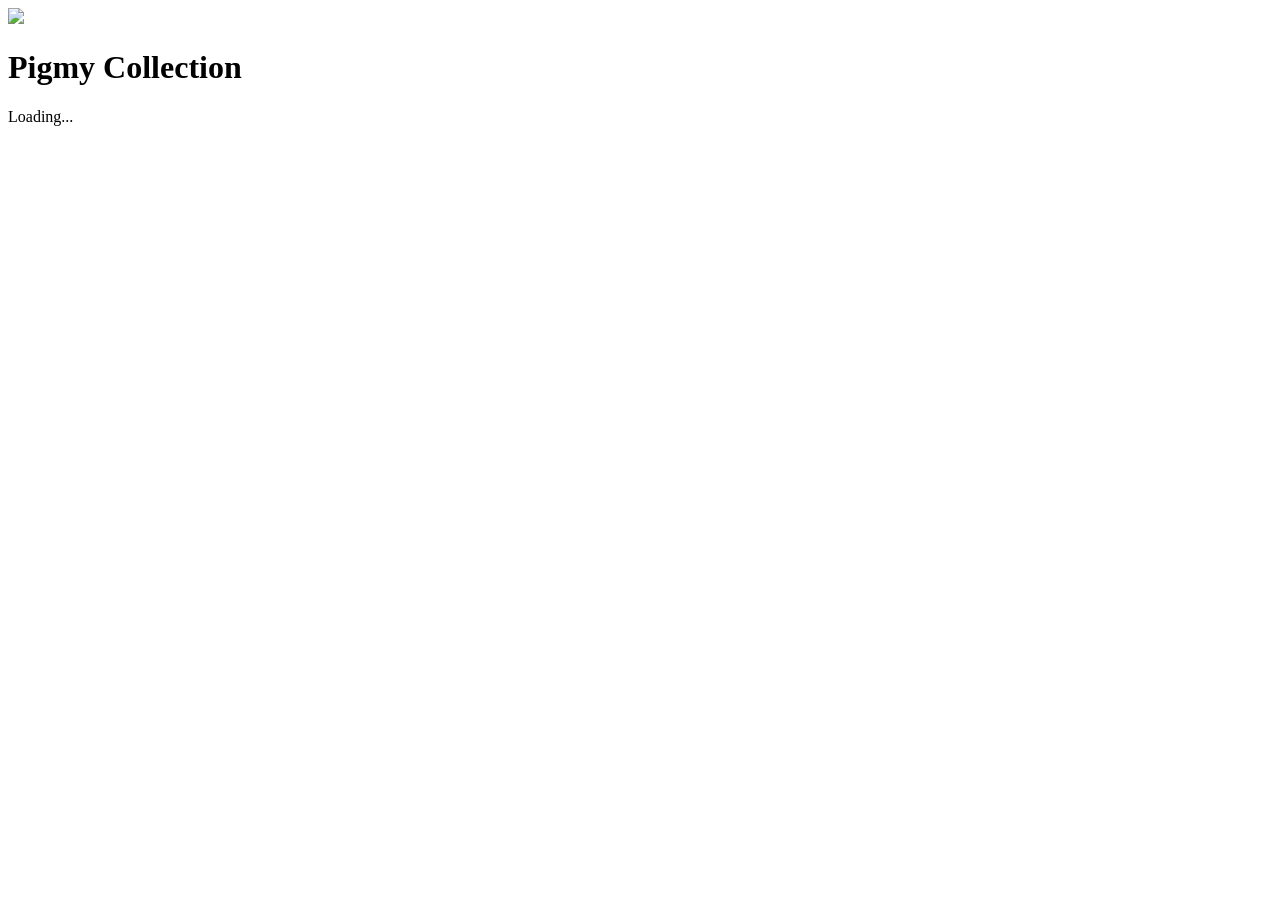
==== index.html @ 4d5ddfe3 "Create index.html" ====
<!DOCTYPE html>
<html lang="en">

<head>

<meta charset="UTF-8">

<meta name="viewport"
content="width=device-width,initial-scale=1">

<title>Pigmy Collection System</title>

<link rel="manifest" href="manifest.json">

<link rel="stylesheet"
href="css/style.css">

<link rel="stylesheet"
href="css/theme.css">

<link
href="https://fonts.googleapis.com/css2?family=Poppins:wght@300;400;500;600;700&display=swap"
rel="stylesheet">

</head>

<body>

<div class="splash">

<img
src="images/logo.png"
class="logo">

<h1>

Pigmy Collection

</h1>

<p>

Loading...

</p>

</div>

<script src="js/app.js"></script>

</body>

</html>
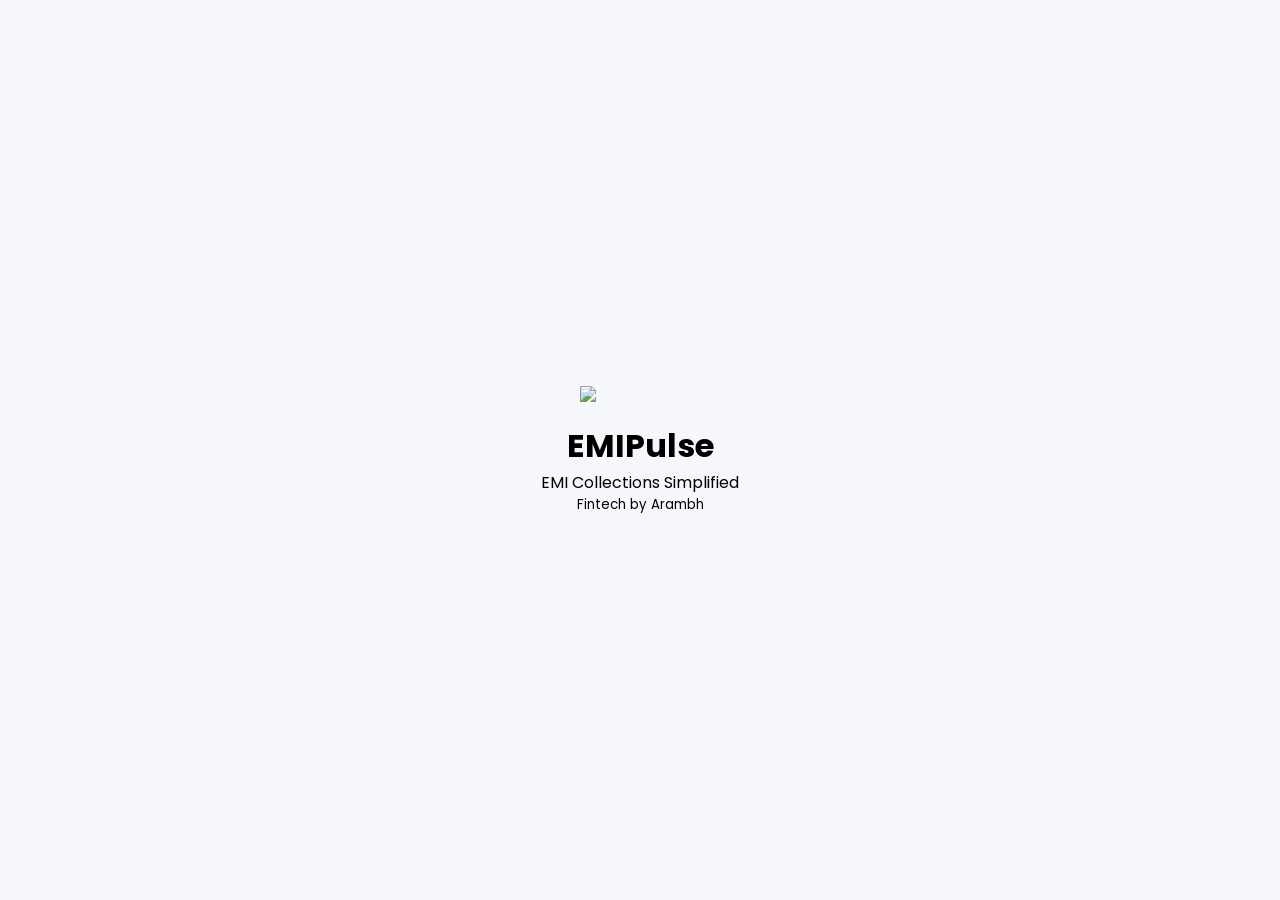
==== commit d3135a8e: "Update index.html" ====
--- a/index.html
+++ b/index.html
@@ -4,23 +4,22 @@
 <head>
 
 <meta charset="UTF-8">
+<meta name="viewport" content="width=device-width, initial-scale=1">
 
-<meta name="viewport"
-content="width=device-width,initial-scale=1">
+<title>EMIPulse</title>
 
-<title>Pigmy Collection System</title>
+<meta name="theme-color" content="#2563EB">
 
 <link rel="manifest" href="manifest.json">
 
-<link rel="stylesheet"
-href="css/style.css">
+<link rel="icon" href="assets/favicon.png">
 
-<link rel="stylesheet"
-href="css/theme.css">
+<link rel="preconnect" href="https://fonts.googleapis.com">
+<link rel="preconnect" href="https://fonts.gstatic.com" crossorigin>
 
-<link
-href="https://fonts.googleapis.com/css2?family=Poppins:wght@300;400;500;600;700&display=swap"
-rel="stylesheet">
+<link href="https://fonts.googleapis.com/css2?family=Poppins:wght@300;400;500;600;700&display=swap" rel="stylesheet">
+
+<link rel="stylesheet" href="css/style.css">
 
 </head>
 
@@ -28,21 +27,13 @@
 
 <div class="splash">
 
-<img
-src="images/logo.png"
-class="logo">
+    <img src="assets/logo.png" class="logo">
 
-<h1>
+    <h1>EMIPulse</h1>
 
-Pigmy Collection
+    <p>EMI Collections Simplified</p>
 
-</h1>
-
-<p>
-
-Loading...
-
-</p>
+    <small>Fintech by Arambh</small>
 
 </div>
 
--- a/css/style.css
+++ b/css/style.css
@@ -0,0 +1,54 @@
+*{
+
+margin:0;
+padding:0;
+box-sizing:border-box;
+font-family:'Poppins',sans-serif;
+
+}
+
+body{
+
+background:#f5f7fb;
+
+}
+
+.splash{
+
+display:flex;
+
+justify-content:center;
+
+align-items:center;
+
+flex-direction:column;
+
+height:100vh;
+
+}
+
+.logo{
+
+width:120px;
+
+margin-bottom:20px;
+
+animation:pop .8s;
+
+}
+
+@keyframes pop{
+
+0%{
+
+transform:scale(.3);
+
+}
+
+100%{
+
+transform:scale(1);
+
+}
+
+}
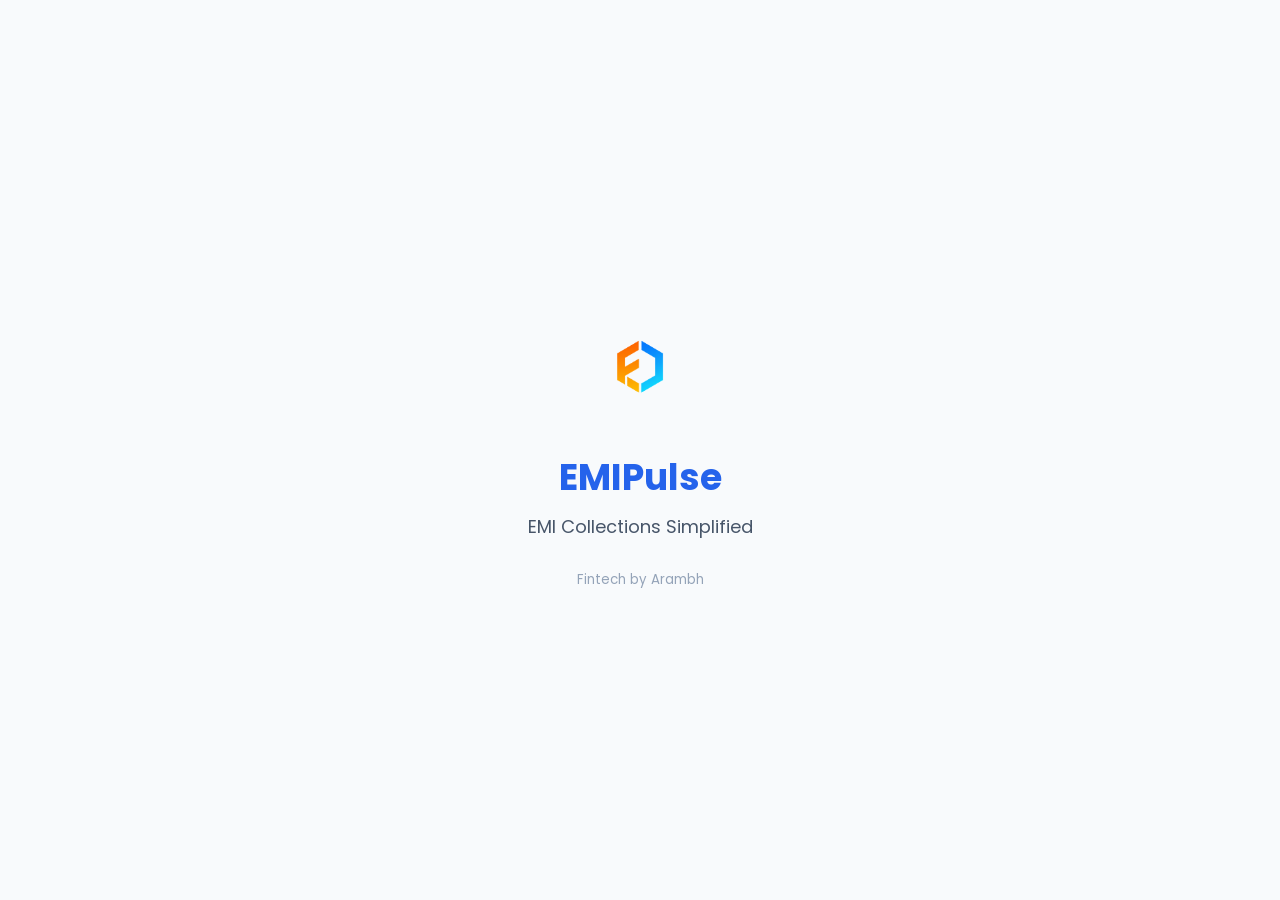
==== commit 1ec0323f: "Update index.html" ====
--- a/index.html
+++ b/index.html
@@ -27,7 +27,7 @@
 
 <div class="splash">
 
-    <img src="assets/logo.png" class="logo">
+    <img src="assets/Ecofin New Small trans.png" class="logo">
 
     <h1>EMIPulse</h1>
 
--- a/css/style.css
+++ b/css/style.css
@@ -1,54 +1,140 @@
 *{
-
 margin:0;
 padding:0;
 box-sizing:border-box;
 font-family:'Poppins',sans-serif;
-
 }
 
 body{
-
-background:#f5f7fb;
-
+background:#F8FAFC;
+color:#0F172A;
 }
 
 .splash{
-
+height:100vh;
 display:flex;
-
+flex-direction:column;
 justify-content:center;
-
 align-items:center;
-
-flex-direction:column;
-
-height:100vh;
-
+text-align:center;
+padding:20px;
 }
 
 .logo{
+width:120px;
+height:120px;
+object-fit:contain;
+margin-bottom:20px;
+animation:pop .8s ease;
+}
 
-width:120px;
+h1{
+font-size:36px;
+font-weight:700;
+color:#2563EB;
+}
 
-margin-bottom:20px;
+p{
+margin-top:8px;
+font-size:18px;
+color:#475569;
+}
 
-animation:pop .8s;
-
+small{
+margin-top:30px;
+color:#94A3B8;
 }
 
 @keyframes pop{
 
 0%{
-
-transform:scale(.3);
-
+transform:scale(.6);
+opacity:0;
 }
 
 100%{
-
 transform:scale(1);
-
+opacity:1;
 }
 
 }
+.login-container{
+height:100vh;
+display:flex;
+justify-content:center;
+align-items:center;
+padding:20px;
+background:#F8FAFC;
+}
+
+.login-card{
+width:100%;
+max-width:420px;
+background:white;
+padding:30px;
+border-radius:24px;
+box-shadow:0 15px 35px rgba(0,0,0,.08);
+text-align:center;
+}
+
+.login-logo{
+width:90px;
+margin-bottom:15px;
+}
+
+.subtitle{
+margin-bottom:25px;
+color:#64748B;
+}
+
+input{
+width:100%;
+padding:15px;
+margin-bottom:15px;
+border-radius:12px;
+border:1px solid #CBD5E1;
+font-size:16px;
+outline:none;
+}
+
+.password-box{
+display:flex;
+gap:8px;
+}
+
+.password-box input{
+flex:1;
+margin-bottom:15px;
+}
+
+.password-box button{
+width:55px;
+border:none;
+border-radius:12px;
+background:#E2E8F0;
+font-size:18px;
+cursor:pointer;
+}
+
+.primary-btn{
+width:100%;
+padding:15px;
+border:none;
+border-radius:12px;
+background:#2563EB;
+color:white;
+font-size:17px;
+font-weight:600;
+cursor:pointer;
+transition:.2s;
+}
+
+.primary-btn:hover{
+transform:translateY(-2px);
+}
+
+#status{
+margin-top:15px;
+color:#DC2626;
+min-height:20px;
+}
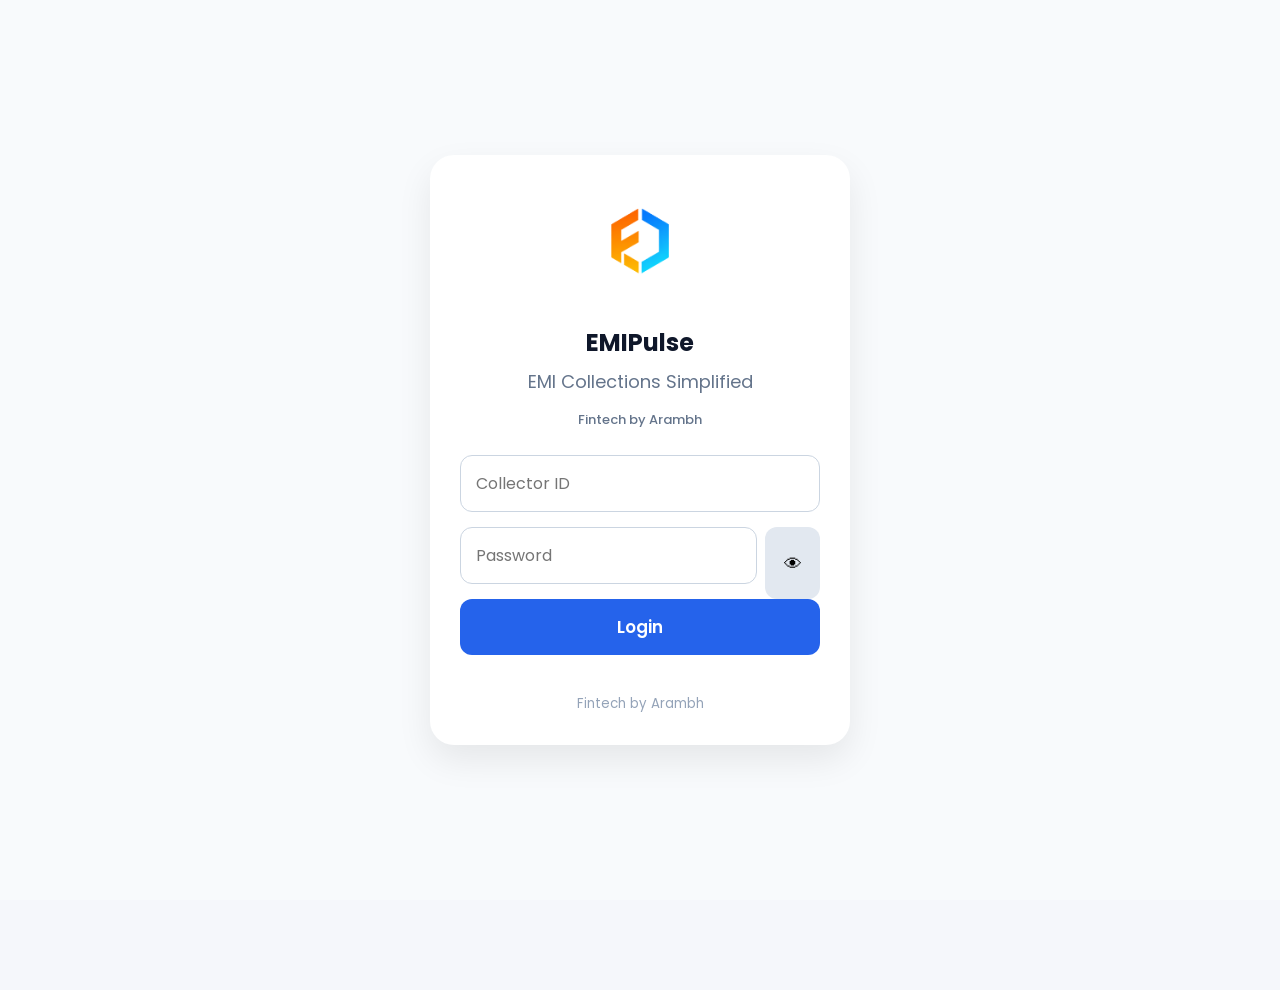
==== commit 2dd34f42: "Update index.html" ====
--- a/index.html
+++ b/index.html
@@ -4,7 +4,7 @@
 <head>
 
 <meta charset="UTF-8">
-<meta name="viewport" content="width=device-width, initial-scale=1">
+<meta name="viewport" content="width=device-width, initial-scale=1.0">
 
 <title>EMIPulse</title>
 
@@ -19,26 +19,267 @@
 
 <link href="https://fonts.googleapis.com/css2?family=Poppins:wght@300;400;500;600;700&display=swap" rel="stylesheet">
 
+<link href="https://fonts.googleapis.com/css2?family=Material+Symbols+Rounded" rel="stylesheet">
+
 <link rel="stylesheet" href="css/style.css">
 
 </head>
 
 <body>
 
+<!-- ================= SPLASH ================= -->
+
+<section id="screenSplash" class="screen active">
+
 <div class="splash">
 
-    <img src="assets/Ecofin New Small trans.png" class="logo">
-
-    <h1>EMIPulse</h1>
-
-    <p>EMI Collections Simplified</p>
-
-    <small>Fintech by Arambh</small>
-
-</div>
+<img
+src="assets/Ecofin New Small trans.png"
+class="logo">
+
+<h1>EMIPulse</h1>
+
+<p>EMI Collections Simplified</p>
+
+<small>Fintech by Arambh</small>
+
+</div>
+
+</section>
+
+<!-- ================= LOGIN ================= -->
+
+<section id="screenLogin" class="screen">
+
+<div class="login-container">
+
+<div class="login-card">
+
+<img
+src="assets/Ecofin New Small trans.png"
+class="login-logo">
+
+<h2>EMIPulse</h2>
+
+<p class="subtitle">
+
+EMI Collections Simplified
+
+</p>
+
+<input
+type="text"
+id="collectorId"
+placeholder="Collector ID">
+
+<div class="password-box">
+
+<input
+type="password"
+id="password"
+placeholder="Password">
+
+<button
+id="togglePassword">
+
+👁
+
+</button>
+
+</div>
+
+<button
+id="loginBtn"
+class="primary-btn">
+
+LOGIN
+
+</button>
+
+<p id="status"></p>
+
+</div>
+
+</div>
+
+</section>
+
+<!-- ================= DASHBOARD ================= -->
+
+<section id="screenDashboard" class="screen">
+
+<header class="header">
+
+<img
+src="assets/Ecofin New Small trans.png"
+class="header-logo">
+
+<div class="welcome">
+
+<h2 id="greeting">
+
+Good Morning
+
+</h2>
+
+<p id="collectorName">
+
+Loading...
+
+</p>
+
+</div>
+
+</header>
+
+<div class="balance-card">
+
+<p>Today's Collection</p>
+
+<h1 id="todayCollection">
+
+₹0
+
+</h1>
+
+<div class="stats">
+
+<div>
+
+<span id="todayReceipts">
+
+0
+
+</span>
+
+<small>Receipts</small>
+
+</div>
+
+<div>
+
+<span id="pendingEMI">
+
+0
+
+</span>
+
+<small>Pending EMI</small>
+
+</div>
+
+</div>
+
+</div>
+
+<h3 class="section-title">
+
+Quick Actions
+
+</h3>
+
+<div class="quick-grid">
+
+<button id="btnMembers">
+
+<span class="material-symbols-rounded">
+
+groups
+
+</span>
+
+Members
+
+</button>
+
+<button id="btnCollection">
+
+<span class="material-symbols-rounded">
+
+payments
+
+</span>
+
+Collect
+
+</button>
+
+<button id="btnReports">
+
+<span class="material-symbols-rounded">
+
+bar_chart
+
+</span>
+
+Reports
+
+</button>
+
+<button id="btnLogout">
+
+<span class="material-symbols-rounded">
+
+logout
+
+</span>
+
+Logout
+
+</button>
+
+</div>
+
+</section>
+
+<!-- ================= MEMBERS ================= -->
+
+<section id="screenMembers" class="screen">
+
+<div class="page-header">
+
+<button id="backDashboard">
+
+<span class="material-symbols-rounded">
+
+arrow_back
+
+</span>
+
+</button>
+
+<h2>
+
+Members
+
+</h2>
+
+</div>
+
+<div class="search-box">
+
+<input
+
+id="searchText"
+
+placeholder="Search Member"
+
+type="text">
+
+</div>
+
+<div id="memberList"></div>
+
+</section>
+
+<script src="js/api.js"></script>
 
 <script src="js/app.js"></script>
 
+<script src="js/dashboard.js"></script>
+
+<script src="js/members.js"></script>
+
 </body>
 
 </html>
--- a/css/style.css
+++ b/css/style.css
@@ -21,11 +21,11 @@
 }
 
 .logo{
-width:120px;
-height:120px;
+width:180px;
+height:auto;
+margin-bottom:25px;
+animation:pop .8s ease;
 object-fit:contain;
-margin-bottom:20px;
-animation:pop .8s ease;
 }
 
 h1{
@@ -78,8 +78,11 @@
 }
 
 .login-logo{
-width:90px;
-margin-bottom:15px;
+width:150px;
+height:auto;
+margin:0 auto 20px;
+display:block;
+object-fit:contain;
 }
 
 .subtitle{
@@ -138,3 +141,215 @@
 color:#DC2626;
 min-height:20px;
 }
+.footer-text{
+margin-top:-10px;
+margin-bottom:25px;
+font-size:13px;
+color:#64748B;
+font-weight:500;
+}
+body{
+background:#F5F7FB;
+padding-bottom:90px;
+}
+
+.header{
+background:linear-gradient(135deg,#2563EB,#1D4ED8);
+color:white;
+padding:25px 20px 70px;
+display:flex;
+align-items:center;
+justify-content:space-between;
+border-bottom-left-radius:30px;
+border-bottom-right-radius:30px;
+}
+
+.header-logo{
+height:50px;
+margin-right:15px;
+}
+
+.welcome{
+flex:1;
+}
+
+.profile-circle{
+width:50px;
+height:50px;
+border-radius:50%;
+background:rgba(255,255,255,.25);
+display:flex;
+align-items:center;
+justify-content:center;
+font-size:22px;
+}
+
+.balance-card{
+background:white;
+margin:-40px 20px 20px;
+padding:25px;
+border-radius:24px;
+box-shadow:0 10px 30px rgba(0,0,0,.08);
+}
+
+.balance-card h1{
+font-size:40px;
+margin:10px 0;
+color:#2563EB;
+}
+
+.stats{
+display:flex;
+justify-content:space-between;
+margin-top:20px;
+}
+
+.stats span{
+font-size:28px;
+font-weight:700;
+display:block;
+}
+
+.section-title{
+margin:25px 20px 15px;
+}
+
+.quick-grid{
+display:grid;
+grid-template-columns:repeat(2,1fr);
+gap:15px;
+padding:0 20px;
+}
+
+.quick-grid button{
+background:white;
+border:none;
+border-radius:20px;
+padding:22px;
+box-shadow:0 6px 18px rgba(0,0,0,.08);
+font-size:16px;
+font-weight:600;
+display:flex;
+flex-direction:column;
+align-items:center;
+gap:12px;
+cursor:pointer;
+}
+
+.material-symbols-rounded{
+font-size:34px;
+color:#2563EB;
+}
+
+.bottom-nav{
+position:fixed;
+bottom:0;
+left:0;
+right:0;
+height:70px;
+background:white;
+display:flex;
+justify-content:space-around;
+align-items:center;
+box-shadow:0 -5px 20px rgba(0,0,0,.08);
+}
+
+.bottom-nav button{
+background:none;
+border:none;
+display:flex;
+flex-direction:column;
+align-items:center;
+font-size:12px;
+cursor:pointer;
+color:#64748B;
+}
+
+.bottom-nav .material-symbols-rounded{
+font-size:28px;
+}
+
+.bottom-nav .active{
+color:#2563EB;
+font-weight:600;
+}
+
+.page-header{
+
+display:flex;
+
+align-items:center;
+
+gap:15px;
+
+padding:20px;
+
+background:#2563EB;
+
+color:white;
+
+}
+
+.back-btn{
+
+border:none;
+
+background:white;
+
+border-radius:12px;
+
+padding:8px;
+
+cursor:pointer;
+
+}
+
+.search-box{
+
+padding:20px;
+
+}
+
+.search-box input{
+
+width:100%;
+
+padding:16px;
+
+border-radius:14px;
+
+border:1px solid #CBD5E1;
+
+font-size:16px;
+
+}
+
+.member-card{
+
+background:white;
+
+margin:15px 20px;
+
+padding:18px;
+
+border-radius:18px;
+
+box-shadow:0 5px 15px rgba(0,0,0,.08);
+
+cursor:pointer;
+
+}
+
+.member-card h3{
+
+margin-bottom:8px;
+
+}
+
+.member-card p{
+
+margin:3px 0;
+
+color:#475569;
+
+}
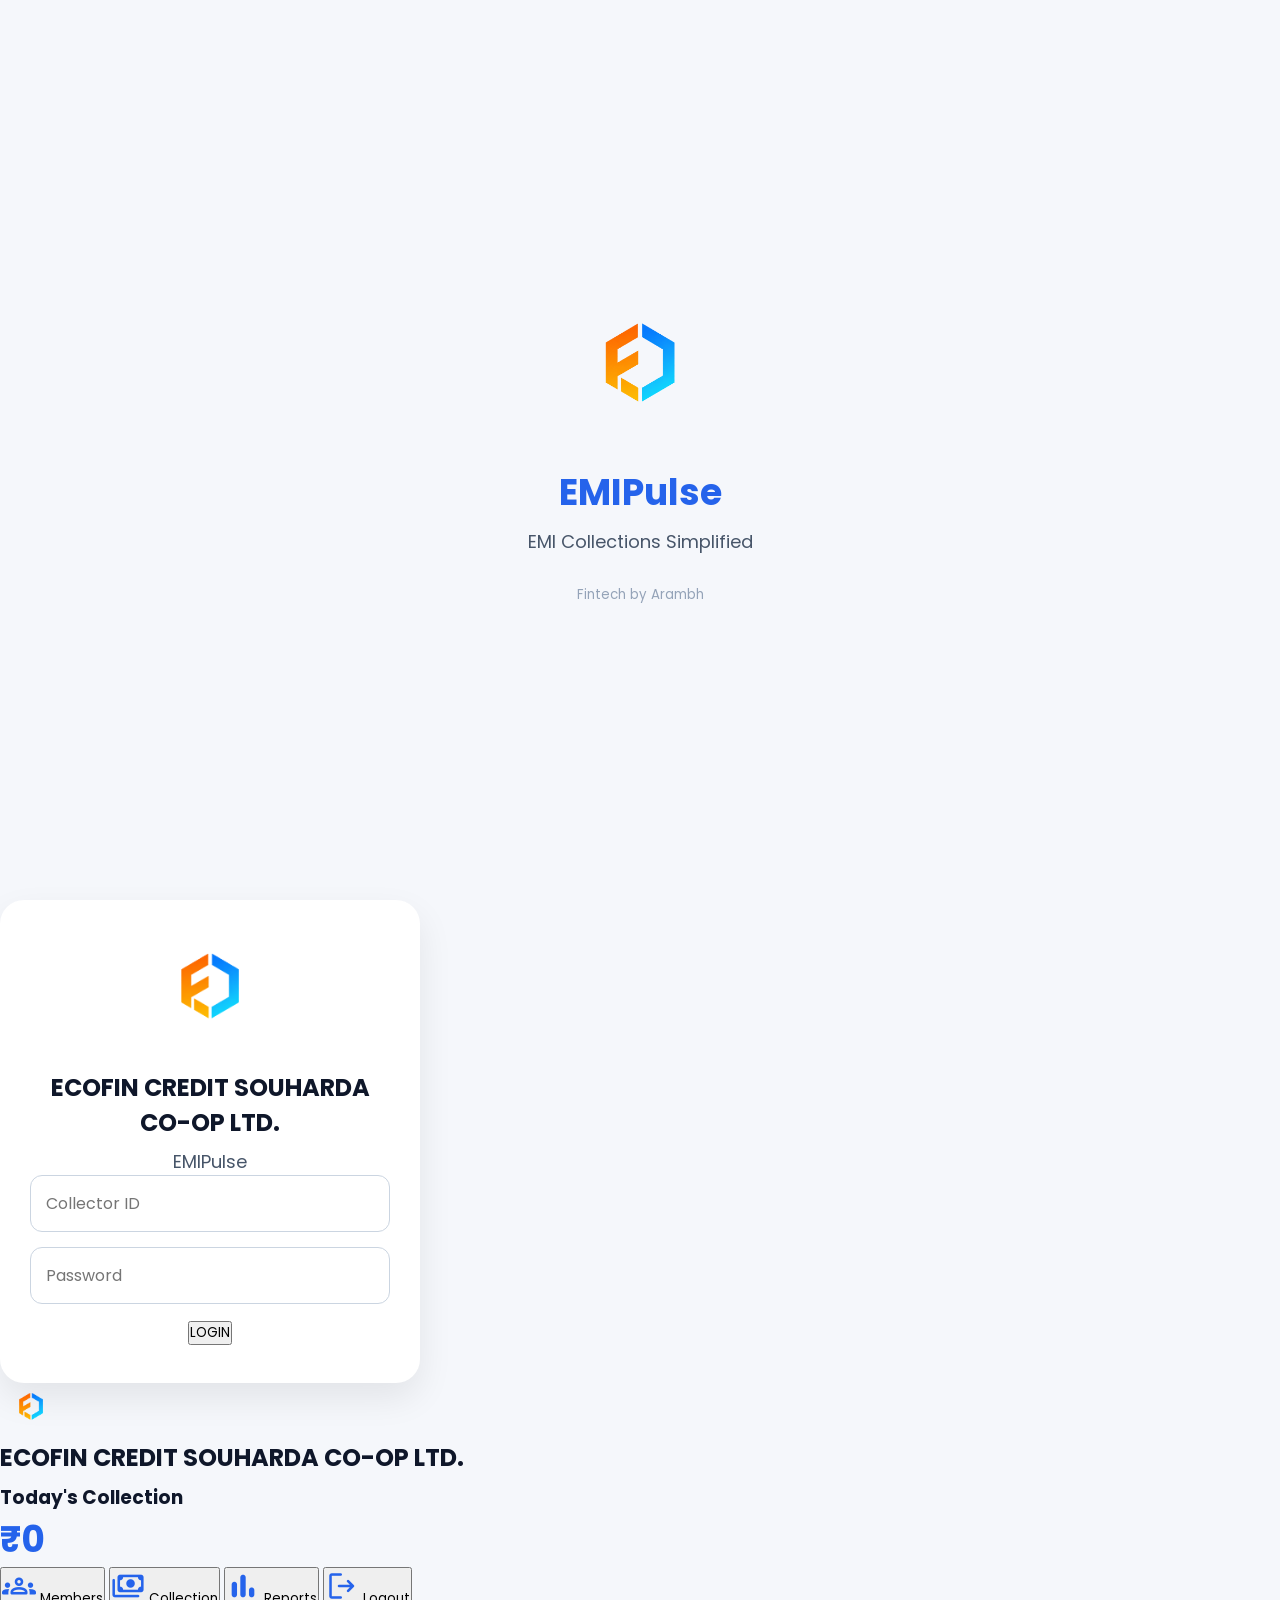
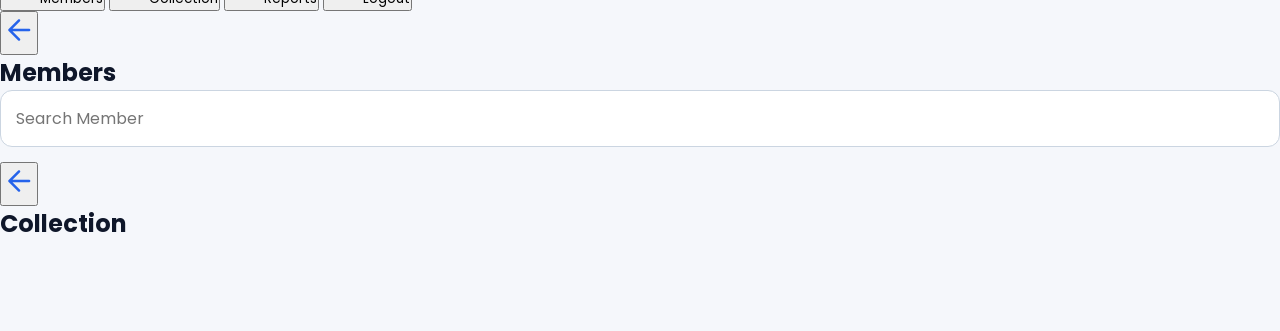
==== commit 94155625: "Update index.html" ====
--- a/index.html
+++ b/index.html
@@ -4,15 +4,11 @@
 <head>
 
 <meta charset="UTF-8">
-<meta name="viewport" content="width=device-width, initial-scale=1.0">
+<meta name="viewport" content="width=device-width, initial-scale=1">
 
 <title>EMIPulse</title>
 
 <meta name="theme-color" content="#2563EB">
-
-<link rel="manifest" href="manifest.json">
-
-<link rel="icon" href="assets/favicon.png">
 
 <link rel="preconnect" href="https://fonts.googleapis.com">
 <link rel="preconnect" href="https://fonts.gstatic.com" crossorigin>
@@ -27,7 +23,7 @@
 
 <body>
 
-<!-- ================= SPLASH ================= -->
+<!-- Splash -->
 
 <section id="screenSplash" class="screen active">
 
@@ -47,11 +43,9 @@
 
 </section>
 
-<!-- ================= LOGIN ================= -->
+<!-- Login -->
 
 <section id="screenLogin" class="screen">
-
-<div class="login-container">
 
 <div class="login-card">
 
@@ -59,82 +53,54 @@
 src="assets/Ecofin New Small trans.png"
 class="login-logo">
 
-<h2>EMIPulse</h2>
-
-<p class="subtitle">
-
-EMI Collections Simplified
-
-</p>
+<h2>ECOFIN CREDIT SOUHARDA CO-OP LTD.</h2>
+
+<p>EMIPulse</p>
 
 <input
-type="text"
 id="collectorId"
 placeholder="Collector ID">
 
-<div class="password-box">
-
 <input
+id="password"
 type="password"
-id="password"
 placeholder="Password">
 
-<button
-id="togglePassword">
-
-👁
-
-</button>
-
-</div>
-
-<button
-id="loginBtn"
-class="primary-btn">
+<button id="loginBtn">
 
 LOGIN
 
 </button>
 
-<p id="status"></p>
-
-</div>
-
-</div>
-
-</section>
-
-<!-- ================= DASHBOARD ================= -->
+<p id="loginMessage"></p>
+
+</div>
+
+</section>
+
+<!-- Dashboard -->
 
 <section id="screenDashboard" class="screen">
 
-<header class="header">
+<header>
 
 <img
 src="assets/Ecofin New Small trans.png"
 class="header-logo">
 
-<div class="welcome">
-
-<h2 id="greeting">
-
-Good Morning
-
-</h2>
-
-<p id="collectorName">
-
-Loading...
-
-</p>
+<div>
+
+<h2>ECOFIN CREDIT SOUHARDA CO-OP LTD.</h2>
+
+<p id="collectorName"></p>
 
 </div>
 
 </header>
 
-<div class="balance-card">
-
-<p>Today's Collection</p>
+<div class="dashboard-card">
+
+<h3>Today's Collection</h3>
 
 <h1 id="todayCollection">
 
@@ -142,43 +108,9 @@
 
 </h1>
 
-<div class="stats">
-
-<div>
-
-<span id="todayReceipts">
-
-0
-
-</span>
-
-<small>Receipts</small>
-
-</div>
-
-<div>
-
-<span id="pendingEMI">
-
-0
-
-</span>
-
-<small>Pending EMI</small>
-
-</div>
-
-</div>
-
-</div>
-
-<h3 class="section-title">
-
-Quick Actions
-
-</h3>
-
-<div class="quick-grid">
+</div>
+
+<div class="dashboard-grid">
 
 <button id="btnMembers">
 
@@ -200,7 +132,7 @@
 
 </span>
 
-Collect
+Collection
 
 </button>
 
@@ -232,13 +164,13 @@
 
 </section>
 
-<!-- ================= MEMBERS ================= -->
+<!-- Members -->
 
 <section id="screenMembers" class="screen">
 
-<div class="page-header">
-
-<button id="backDashboard">
+<div class="page-title">
+
+<button id="btnBack">
 
 <span class="material-symbols-rounded">
 
@@ -248,23 +180,17 @@
 
 </button>
 
-<h2>
-
-Members
-
-</h2>
-
-</div>
-
-<div class="search-box">
+<h2>Members</h2>
+
+</div>
+
+<div class="search">
 
 <input
 
 id="searchText"
 
-placeholder="Search Member"
-
-type="text">
+placeholder="Search Member">
 
 </div>
 
@@ -272,13 +198,38 @@
 
 </section>
 
+<!-- Collection -->
+
+<section id="screenCollection" class="screen">
+
+<div class="page-title">
+
+<button id="btnBackDashboard">
+
+<span class="material-symbols-rounded">
+
+arrow_back
+
+</span>
+
+</button>
+
+<h2>Collection</h2>
+
+</div>
+
+<div id="collectionBody">
+
+</div>
+
+</section>
+
 <script src="js/api.js"></script>
-
 <script src="js/app.js"></script>
-
+<script src="js/auth.js"></script>
 <script src="js/dashboard.js"></script>
-
 <script src="js/members.js"></script>
+<script src="js/collection.js"></script>
 
 </body>
 
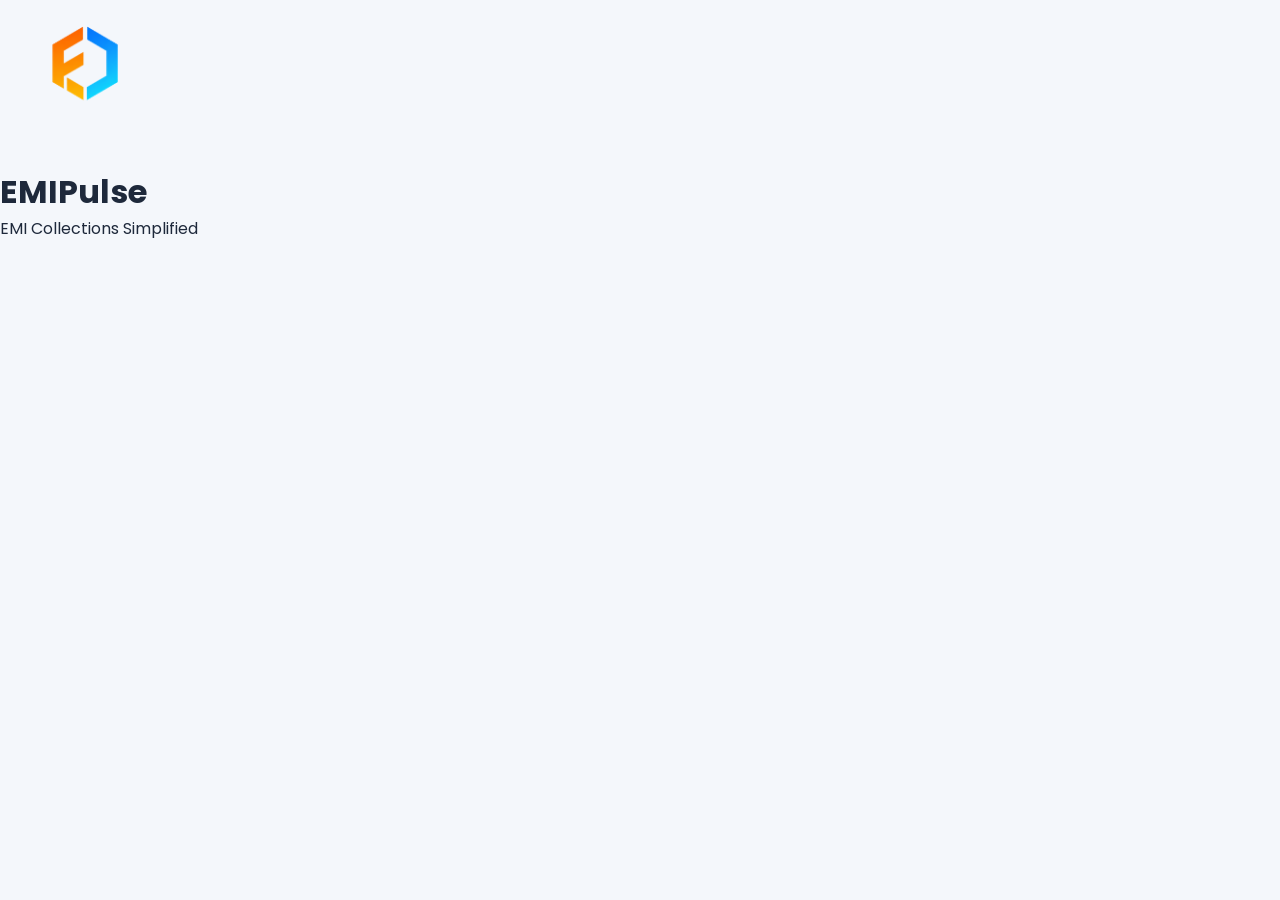
==== commit 295fd7ad: "Update index.html" ====
--- a/index.html
+++ b/index.html
@@ -1,236 +1,59 @@
 <!DOCTYPE html>
 <html lang="en">
+<head>
+    <meta charset="UTF-8">
+    <meta name="viewport" content="width=device-width, initial-scale=1.0, maximum-scale=1.0, user-scalable=no">
+    <meta name="theme-color" content="#2563EB">
+    <title>EMIPulse</title>
+    
+    <!-- PWA -->
+    <link rel="manifest" href="manifest.json">
+    <link rel="icon" href="assets/Ecofin New Small trans.png">
+    
+    <!-- Styles -->
+    <link href="https://fonts.googleapis.com/css2?family=Poppins:wght@400;500;600&display=swap" rel="stylesheet">
+    <link rel="stylesheet" href="https://fonts.googleapis.com/icon?family=Material+Icons">
+    <link rel="stylesheet" href="css/style.css">
+</head>
+<body>
+    <!-- Splash Screen -->
+    <div id="splash-screen" class="screen active">
+        <div class="splash-content">
+            <img src="assets/Ecofin New Small trans.png" alt="EMIPulse Logo" class="logo">
+            <h1>EMIPulse</h1>
+            <p>EMI Collections Simplified</p>
+        </div>
+    </div>
 
-<head>
+    <!-- Login Screen -->
+    <div id="login-screen" class="screen">
+        <div class="login-container">
+            <img src="assets/Ecofin New Small trans.png" alt="Logo" class="logo-small">
+            <h2>Collector Login</h2>
+            <form id="login-form">
+                <div class="input-group">
+                    <span class="material-icons">person</span>
+                    <input type="text" id="collector-id" placeholder="Collector ID" required>
+                </div>
+                <div class="input-group">
+                    <span class="material-icons">lock</span>
+                    <input type="password" id="password" placeholder="Password" required>
+                </div>
+                <button type="submit" class="btn-primary">Login</button>
+            </form>
+            <p id="login-error" class="error"></p>
+        </div>
+    </div>
 
-<meta charset="UTF-8">
-<meta name="viewport" content="width=device-width, initial-scale=1">
+    <!-- Main App Container -->
+    <div id="main-app" class="hidden">
+        <div id="dashboard-screen" class="screen"></div>
+        <!-- Other screens will be added later -->
+    </div>
 
-<title>EMIPulse</title>
+    <div id="bottom-nav" class="bottom-nav hidden"></div>
 
-<meta name="theme-color" content="#2563EB">
-
-<link rel="preconnect" href="https://fonts.googleapis.com">
-<link rel="preconnect" href="https://fonts.gstatic.com" crossorigin>
-
-<link href="https://fonts.googleapis.com/css2?family=Poppins:wght@300;400;500;600;700&display=swap" rel="stylesheet">
-
-<link href="https://fonts.googleapis.com/css2?family=Material+Symbols+Rounded" rel="stylesheet">
-
-<link rel="stylesheet" href="css/style.css">
-
-</head>
-
-<body>
-
-<!-- Splash -->
-
-<section id="screenSplash" class="screen active">
-
-<div class="splash">
-
-<img
-src="assets/Ecofin New Small trans.png"
-class="logo">
-
-<h1>EMIPulse</h1>
-
-<p>EMI Collections Simplified</p>
-
-<small>Fintech by Arambh</small>
-
-</div>
-
-</section>
-
-<!-- Login -->
-
-<section id="screenLogin" class="screen">
-
-<div class="login-card">
-
-<img
-src="assets/Ecofin New Small trans.png"
-class="login-logo">
-
-<h2>ECOFIN CREDIT SOUHARDA CO-OP LTD.</h2>
-
-<p>EMIPulse</p>
-
-<input
-id="collectorId"
-placeholder="Collector ID">
-
-<input
-id="password"
-type="password"
-placeholder="Password">
-
-<button id="loginBtn">
-
-LOGIN
-
-</button>
-
-<p id="loginMessage"></p>
-
-</div>
-
-</section>
-
-<!-- Dashboard -->
-
-<section id="screenDashboard" class="screen">
-
-<header>
-
-<img
-src="assets/Ecofin New Small trans.png"
-class="header-logo">
-
-<div>
-
-<h2>ECOFIN CREDIT SOUHARDA CO-OP LTD.</h2>
-
-<p id="collectorName"></p>
-
-</div>
-
-</header>
-
-<div class="dashboard-card">
-
-<h3>Today's Collection</h3>
-
-<h1 id="todayCollection">
-
-₹0
-
-</h1>
-
-</div>
-
-<div class="dashboard-grid">
-
-<button id="btnMembers">
-
-<span class="material-symbols-rounded">
-
-groups
-
-</span>
-
-Members
-
-</button>
-
-<button id="btnCollection">
-
-<span class="material-symbols-rounded">
-
-payments
-
-</span>
-
-Collection
-
-</button>
-
-<button id="btnReports">
-
-<span class="material-symbols-rounded">
-
-bar_chart
-
-</span>
-
-Reports
-
-</button>
-
-<button id="btnLogout">
-
-<span class="material-symbols-rounded">
-
-logout
-
-</span>
-
-Logout
-
-</button>
-
-</div>
-
-</section>
-
-<!-- Members -->
-
-<section id="screenMembers" class="screen">
-
-<div class="page-title">
-
-<button id="btnBack">
-
-<span class="material-symbols-rounded">
-
-arrow_back
-
-</span>
-
-</button>
-
-<h2>Members</h2>
-
-</div>
-
-<div class="search">
-
-<input
-
-id="searchText"
-
-placeholder="Search Member">
-
-</div>
-
-<div id="memberList"></div>
-
-</section>
-
-<!-- Collection -->
-
-<section id="screenCollection" class="screen">
-
-<div class="page-title">
-
-<button id="btnBackDashboard">
-
-<span class="material-symbols-rounded">
-
-arrow_back
-
-</span>
-
-</button>
-
-<h2>Collection</h2>
-
-</div>
-
-<div id="collectionBody">
-
-</div>
-
-</section>
-
-<script src="js/api.js"></script>
-<script src="js/app.js"></script>
-<script src="js/auth.js"></script>
-<script src="js/dashboard.js"></script>
-<script src="js/members.js"></script>
-<script src="js/collection.js"></script>
-
+    <script src="js/utils.js"></script>
+    <script src="js/app.js"></script>
 </body>
-
 </html>
--- a/css/style.css
+++ b/css/style.css
@@ -6,9 +6,20 @@
 }
 
 body{
-background:#F8FAFC;
-color:#0F172A;
-}
+background:#F4F7FB;
+color:#1E293B;
+}
+
+.screen{
+display:none;
+min-height:100vh;
+}
+
+.screen.active{
+display:block;
+}
+
+/* Splash */
 
 .splash{
 height:100vh;
@@ -17,223 +28,160 @@
 justify-content:center;
 align-items:center;
 text-align:center;
-padding:20px;
+padding:30px;
+background:linear-gradient(135deg,#2563EB,#1D4ED8);
+color:#fff;
 }
 
 .logo{
-width:180px;
-height:auto;
+width:170px;
 margin-bottom:25px;
-animation:pop .8s ease;
-object-fit:contain;
-}
-
-h1{
+}
+
+.splash h1{
 font-size:36px;
-font-weight:700;
-color:#2563EB;
-}
-
-p{
-margin-top:8px;
+margin-bottom:8px;
+}
+
+.splash p{
 font-size:18px;
-color:#475569;
-}
-
-small{
-margin-top:30px;
-color:#94A3B8;
-}
-
-@keyframes pop{
-
-0%{
-transform:scale(.6);
-opacity:0;
-}
-
-100%{
-transform:scale(1);
-opacity:1;
-}
-
-}
-.login-container{
-height:100vh;
+opacity:.95;
+}
+
+.splash small{
+margin-top:12px;
+font-size:14px;
+opacity:.85;
+}
+
+/* Login */
+
+#screenLogin{
 display:flex;
 justify-content:center;
 align-items:center;
-padding:20px;
-background:#F8FAFC;
+padding:25px;
+background:#F4F7FB;
 }
 
 .login-card{
 width:100%;
 max-width:420px;
-background:white;
-padding:30px;
+background:#fff;
+padding:35px;
 border-radius:24px;
 box-shadow:0 15px 35px rgba(0,0,0,.08);
 text-align:center;
 }
 
 .login-logo{
-width:150px;
-height:auto;
-margin:0 auto 20px;
-display:block;
-object-fit:contain;
-}
-
-.subtitle{
+width:130px;
+margin-bottom:20px;
+}
+
+.login-card h2{
+font-size:20px;
+color:#2563EB;
+margin-bottom:5px;
+}
+
+.login-card p{
+color:#64748B;
 margin-bottom:25px;
-color:#64748B;
-}
-
-input{
+}
+
+.login-card input{
 width:100%;
 padding:15px;
 margin-bottom:15px;
-border-radius:12px;
 border:1px solid #CBD5E1;
+border-radius:14px;
 font-size:16px;
 outline:none;
 }
 
-.password-box{
-display:flex;
-gap:8px;
-}
-
-.password-box input{
-flex:1;
-margin-bottom:15px;
-}
-
-.password-box button{
-width:55px;
-border:none;
-border-radius:12px;
-background:#E2E8F0;
-font-size:18px;
-cursor:pointer;
-}
-
-.primary-btn{
+.login-card input:focus{
+border-color:#2563EB;
+}
+
+#loginBtn{
 width:100%;
 padding:15px;
 border:none;
-border-radius:12px;
+border-radius:14px;
 background:#2563EB;
-color:white;
-font-size:17px;
+color:#fff;
+font-size:16px;
 font-weight:600;
 cursor:pointer;
-transition:.2s;
-}
-
-.primary-btn:hover{
-transform:translateY(-2px);
-}
-
-#status{
+}
+
+#loginBtn:hover{
+background:#1D4ED8;
+}
+
+#loginMessage{
 margin-top:15px;
+font-size:14px;
 color:#DC2626;
-min-height:20px;
-}
-.footer-text{
-margin-top:-10px;
-margin-bottom:25px;
-font-size:13px;
+}
+
+/* Header */
+
+header{
+background:linear-gradient(135deg,#2563EB,#1D4ED8);
+padding:20px;
+display:flex;
+align-items:center;
+color:#fff;
+}
+
+.header-logo{
+width:60px;
+margin-right:15px;
+}
+
+/* Dashboard */
+
+.dashboard-card{
+background:#fff;
+margin:20px;
+padding:25px;
+border-radius:22px;
+box-shadow:0 8px 20px rgba(0,0,0,.08);
+}
+
+.dashboard-card h3{
 color:#64748B;
 font-weight:500;
 }
-body{
-background:#F5F7FB;
-padding-bottom:90px;
-}
-
-.header{
-background:linear-gradient(135deg,#2563EB,#1D4ED8);
-color:white;
-padding:25px 20px 70px;
-display:flex;
-align-items:center;
-justify-content:space-between;
-border-bottom-left-radius:30px;
-border-bottom-right-radius:30px;
-}
-
-.header-logo{
-height:50px;
-margin-right:15px;
-}
-
-.welcome{
-flex:1;
-}
-
-.profile-circle{
-width:50px;
-height:50px;
-border-radius:50%;
-background:rgba(255,255,255,.25);
-display:flex;
-align-items:center;
-justify-content:center;
-font-size:22px;
-}
-
-.balance-card{
-background:white;
-margin:-40px 20px 20px;
-padding:25px;
-border-radius:24px;
-box-shadow:0 10px 30px rgba(0,0,0,.08);
-}
-
-.balance-card h1{
-font-size:40px;
-margin:10px 0;
+
+.dashboard-card h1{
+margin-top:10px;
+font-size:38px;
 color:#2563EB;
 }
 
-.stats{
-display:flex;
-justify-content:space-between;
-margin-top:20px;
-}
-
-.stats span{
-font-size:28px;
-font-weight:700;
-display:block;
-}
-
-.section-title{
-margin:25px 20px 15px;
-}
-
-.quick-grid{
+.dashboard-grid{
 display:grid;
 grid-template-columns:repeat(2,1fr);
-gap:15px;
-padding:0 20px;
-}
-
-.quick-grid button{
-background:white;
+gap:18px;
+padding:20px;
+}
+
+.dashboard-grid button{
+background:#fff;
 border:none;
 border-radius:20px;
-padding:22px;
+padding:25px;
+cursor:pointer;
 box-shadow:0 6px 18px rgba(0,0,0,.08);
-font-size:16px;
+display:flex;
+flex-direction:column;
+align-items:center;
+gap:12px;
+font-size:15px;
 font-weight:600;
-display:flex;
-flex-direction:column;
-align-items:center;
-gap:12px;
-cursor:pointer;
 }
 
 .material-symbols-rounded{
@@ -241,115 +189,97 @@
 color:#2563EB;
 }
 
-.bottom-nav{
-position:fixed;
-bottom:0;
-left:0;
-right:0;
-height:70px;
-background:white;
-display:flex;
-justify-content:space-around;
-align-items:center;
-box-shadow:0 -5px 20px rgba(0,0,0,.08);
-}
-
-.bottom-nav button{
-background:none;
-border:none;
-display:flex;
-flex-direction:column;
-align-items:center;
-font-size:12px;
-cursor:pointer;
+/* Page Title */
+
+.page-title{
+background:#2563EB;
+color:#fff;
+padding:20px;
+display:flex;
+align-items:center;
+gap:15px;
+}
+
+.page-title button{
+background:#fff;
+border:none;
+border-radius:10px;
+padding:8px;
+cursor:pointer;
+}
+
+/* Search */
+
+.search{
+padding:20px;
+}
+
+.search input{
+width:100%;
+padding:16px;
+border:1px solid #CBD5E1;
+border-radius:14px;
+font-size:16px;
+}
+
+/* Member Card */
+
+.member-card{
+background:#fff;
+margin:15px 20px;
+padding:20px;
+border-radius:18px;
+box-shadow:0 5px 15px rgba(0,0,0,.08);
+cursor:pointer;
+transition:.2s;
+}
+
+.member-card:hover{
+transform:translateY(-2px);
+}
+
+.member-card h3{
+margin-bottom:6px;
+color:#0F172A;
+}
+
+.member-card p{
+margin:3px 0;
+font-size:14px;
 color:#64748B;
 }
 
-.bottom-nav .material-symbols-rounded{
-font-size:28px;
-}
-
-.bottom-nav .active{
-color:#2563EB;
+.collect-btn{
+margin-top:15px;
+background:#2563EB;
+color:#fff;
+border:none;
+padding:12px 18px;
+border-radius:12px;
+cursor:pointer;
 font-weight:600;
 }
 
-.page-header{
-
-display:flex;
-
-align-items:center;
-
-gap:15px;
-
-padding:20px;
-
-background:#2563EB;
-
-color:white;
-
-}
-
-.back-btn{
-
-border:none;
-
-background:white;
-
-border-radius:12px;
-
-padding:8px;
-
-cursor:pointer;
-
-}
-
-.search-box{
-
-padding:20px;
-
-}
-
-.search-box input{
-
-width:100%;
-
-padding:16px;
-
-border-radius:14px;
-
-border:1px solid #CBD5E1;
-
-font-size:16px;
-
-}
-
-.member-card{
-
-background:white;
-
-margin:15px 20px;
-
-padding:18px;
-
-border-radius:18px;
-
-box-shadow:0 5px 15px rgba(0,0,0,.08);
-
-cursor:pointer;
-
-}
-
-.member-card h3{
-
-margin-bottom:8px;
-
-}
-
-.member-card p{
-
-margin:3px 0;
-
-color:#475569;
-
-}
+/* Collection */
+
+#collectionBody{
+padding:20px;
+}
+
+/* Mobile */
+
+@media(max-width:768px){
+
+.dashboard-grid{
+
+grid-template-columns:1fr 1fr;
+
+}
+
+.login-card{
+
+padding:25px;
+
+}
+
+}
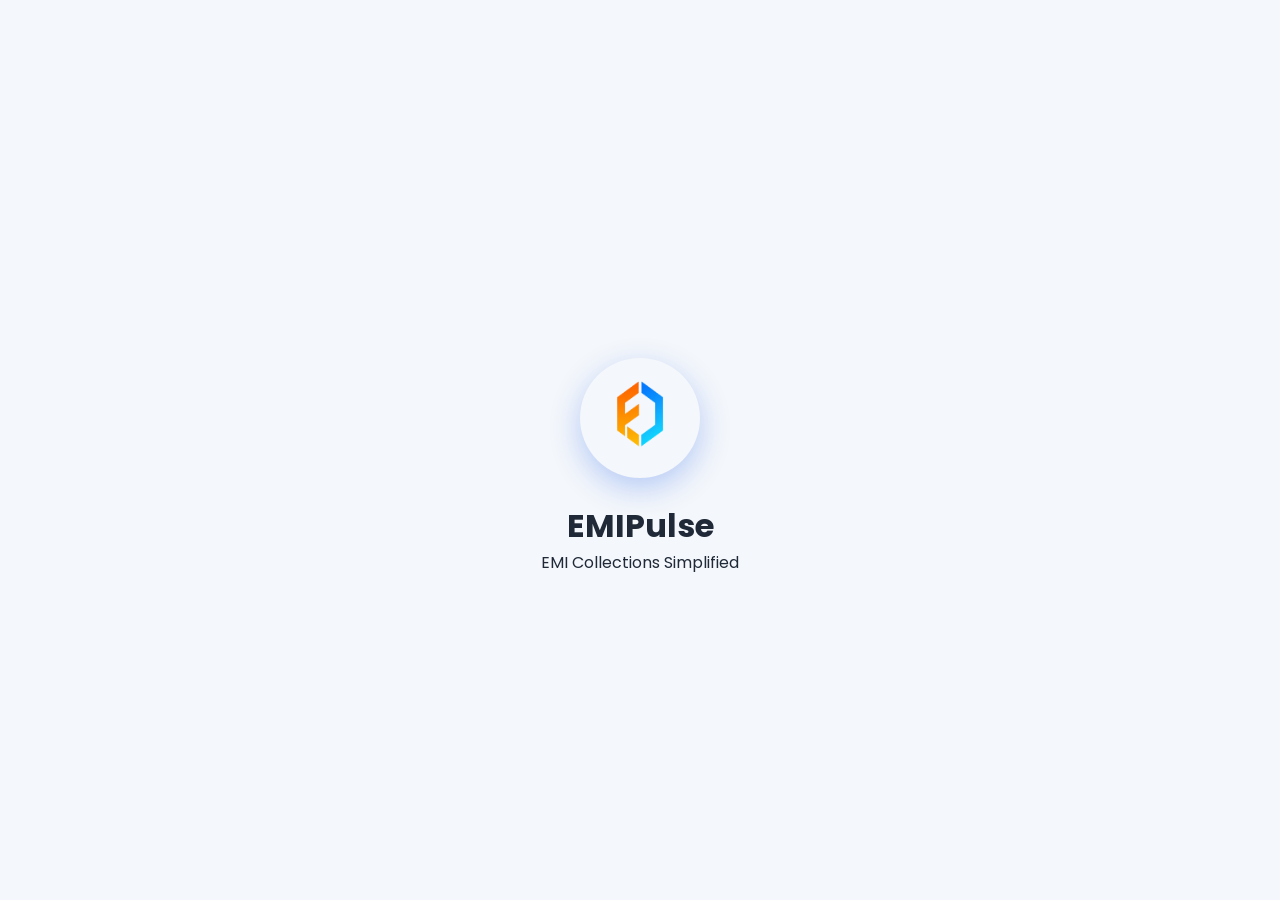
==== commit d7d04987: "Update index.html" ====
--- a/index.html
+++ b/index.html
@@ -45,13 +45,10 @@
         </div>
     </div>
 
-    <!-- Main App Container -->
+    <!-- Main App -->
     <div id="main-app" class="hidden">
         <div id="dashboard-screen" class="screen"></div>
-        <!-- Other screens will be added later -->
     </div>
-
-    <div id="bottom-nav" class="bottom-nav hidden"></div>
 
     <script src="js/utils.js"></script>
     <script src="js/app.js"></script>
--- a/css/style.css
+++ b/css/style.css
@@ -1,285 +1,131 @@
-*{
-margin:0;
-padding:0;
-box-sizing:border-box;
-font-family:'Poppins',sans-serif;
+:root {
+    --primary: #2563EB;
+    --bg: #F4F7FB;
+    --card: #FFFFFF;
+    --text: #1F2937;
+    --text-light: #6B7280;
 }
 
-body{
-background:#F4F7FB;
-color:#1E293B;
+* { margin: 0; padding: 0; box-sizing: border-box; }
+
+body {
+    font-family: 'Poppins', sans-serif;
+    background: var(--bg);
+    color: var(--text);
+    overflow-x: hidden;
+    -webkit-tap-highlight-color: transparent;
 }
 
-.screen{
-display:none;
-min-height:100vh;
+.screen {
+    position: fixed;
+    top: 0; left: 0;
+    width: 100%; height: 100%;
+    overflow-y: auto;
+    background: var(--bg);
+    transition: all 0.3s cubic-bezier(0.4, 0, 0.2, 1);
+    padding: 16px;
+    display: none;
 }
 
-.screen.active{
-display:block;
+.screen.active {
+    display: block;
+    animation: fadeIn 0.4s ease;
+}
+
+@keyframes fadeIn {
+    from { opacity: 0; transform: translateY(20px); }
+    to { opacity: 1; transform: translateY(0); }
 }
 
 /* Splash */
-
-.splash{
-height:100vh;
-display:flex;
-flex-direction:column;
-justify-content:center;
-align-items:center;
-text-align:center;
-padding:30px;
-background:linear-gradient(135deg,#2563EB,#1D4ED8);
-color:#fff;
+.splash-content {
+    height: 100vh;
+    display: flex;
+    flex-direction: column;
+    align-items: center;
+    justify-content: center;
+    text-align: center;
 }
 
-.logo{
-width:170px;
-margin-bottom:25px;
-}
-
-.splash h1{
-font-size:36px;
-margin-bottom:8px;
-}
-
-.splash p{
-font-size:18px;
-opacity:.95;
-}
-
-.splash small{
-margin-top:12px;
-font-size:14px;
-opacity:.85;
+.logo {
+    width: 120px; height: 120px;
+    border-radius: 50%;
+    margin-bottom: 24px;
+    box-shadow: 0 10px 30px rgba(37, 99, 235, 0.3);
 }
 
 /* Login */
-
-#screenLogin{
-display:flex;
-justify-content:center;
-align-items:center;
-padding:25px;
-background:#F4F7FB;
+.login-container {
+    max-width: 400px;
+    margin: 80px auto 0;
+    background: white;
+    padding: 32px 24px;
+    border-radius: 24px;
+    box-shadow: 0 10px 30px rgba(0, 0, 0, 0.1);
+    text-align: center;
 }
 
-.login-card{
-width:100%;
-max-width:420px;
-background:#fff;
-padding:35px;
-border-radius:24px;
-box-shadow:0 15px 35px rgba(0,0,0,.08);
-text-align:center;
+.logo-small {
+    width: 80px; height: 80px;
+    border-radius: 50%;
+    margin-bottom: 16px;
 }
 
-.login-logo{
-width:130px;
-margin-bottom:20px;
+.input-group {
+    position: relative;
+    margin-bottom: 16px;
 }
 
-.login-card h2{
-font-size:20px;
-color:#2563EB;
-margin-bottom:5px;
+.input-group input {
+    width: 100%;
+    padding: 16px 16px 16px 48px;
+    border: 2px solid #E5E7EB;
+    border-radius: 12px;
+    font-size: 1rem;
 }
 
-.login-card p{
-color:#64748B;
-margin-bottom:25px;
+.input-group input:focus {
+    border-color: var(--primary);
+    outline: none;
 }
 
-.login-card input{
-width:100%;
-padding:15px;
-margin-bottom:15px;
-border:1px solid #CBD5E1;
-border-radius:14px;
-font-size:16px;
-outline:none;
+.input-group .material-icons {
+    position: absolute;
+    left: 16px;
+    top: 50%;
+    transform: translateY(-50%);
+    color: var(--text-light);
 }
 
-.login-card input:focus{
-border-color:#2563EB;
+.btn-primary {
+    width: 100%;
+    padding: 16px;
+    background: var(--primary);
+    color: white;
+    border: none;
+    border-radius: 12px;
+    font-size: 1.1rem;
+    font-weight: 600;
+    cursor: pointer;
+    margin-top: 8px;
 }
 
-#loginBtn{
-width:100%;
-padding:15px;
-border:none;
-border-radius:14px;
-background:#2563EB;
-color:#fff;
-font-size:16px;
-font-weight:600;
-cursor:pointer;
+.btn-primary:active { transform: scale(0.98); }
+
+.error { color: #EF4444; margin-top: 12px; font-size: 0.9rem; }
+
+/* Bottom Nav (for later) */
+.bottom-nav {
+    position: fixed;
+    bottom: 0; left: 0;
+    width: 100%;
+    background: white;
+    border-top: 1px solid #E5E7EB;
+    display: flex;
+    justify-content: space-around;
+    padding: 8px 0;
+    box-shadow: 0 -4px 20px rgba(0,0,0,0.1);
+    z-index: 1000;
 }
 
-#loginBtn:hover{
-background:#1D4ED8;
-}
-
-#loginMessage{
-margin-top:15px;
-font-size:14px;
-color:#DC2626;
-}
-
-/* Header */
-
-header{
-background:linear-gradient(135deg,#2563EB,#1D4ED8);
-padding:20px;
-display:flex;
-align-items:center;
-color:#fff;
-}
-
-.header-logo{
-width:60px;
-margin-right:15px;
-}
-
-/* Dashboard */
-
-.dashboard-card{
-background:#fff;
-margin:20px;
-padding:25px;
-border-radius:22px;
-box-shadow:0 8px 20px rgba(0,0,0,.08);
-}
-
-.dashboard-card h3{
-color:#64748B;
-font-weight:500;
-}
-
-.dashboard-card h1{
-margin-top:10px;
-font-size:38px;
-color:#2563EB;
-}
-
-.dashboard-grid{
-display:grid;
-grid-template-columns:repeat(2,1fr);
-gap:18px;
-padding:20px;
-}
-
-.dashboard-grid button{
-background:#fff;
-border:none;
-border-radius:20px;
-padding:25px;
-cursor:pointer;
-box-shadow:0 6px 18px rgba(0,0,0,.08);
-display:flex;
-flex-direction:column;
-align-items:center;
-gap:12px;
-font-size:15px;
-font-weight:600;
-}
-
-.material-symbols-rounded{
-font-size:34px;
-color:#2563EB;
-}
-
-/* Page Title */
-
-.page-title{
-background:#2563EB;
-color:#fff;
-padding:20px;
-display:flex;
-align-items:center;
-gap:15px;
-}
-
-.page-title button{
-background:#fff;
-border:none;
-border-radius:10px;
-padding:8px;
-cursor:pointer;
-}
-
-/* Search */
-
-.search{
-padding:20px;
-}
-
-.search input{
-width:100%;
-padding:16px;
-border:1px solid #CBD5E1;
-border-radius:14px;
-font-size:16px;
-}
-
-/* Member Card */
-
-.member-card{
-background:#fff;
-margin:15px 20px;
-padding:20px;
-border-radius:18px;
-box-shadow:0 5px 15px rgba(0,0,0,.08);
-cursor:pointer;
-transition:.2s;
-}
-
-.member-card:hover{
-transform:translateY(-2px);
-}
-
-.member-card h3{
-margin-bottom:6px;
-color:#0F172A;
-}
-
-.member-card p{
-margin:3px 0;
-font-size:14px;
-color:#64748B;
-}
-
-.collect-btn{
-margin-top:15px;
-background:#2563EB;
-color:#fff;
-border:none;
-padding:12px 18px;
-border-radius:12px;
-cursor:pointer;
-font-weight:600;
-}
-
-/* Collection */
-
-#collectionBody{
-padding:20px;
-}
-
-/* Mobile */
-
-@media(max-width:768px){
-
-.dashboard-grid{
-
-grid-template-columns:1fr 1fr;
-
-}
-
-.login-card{
-
-padding:25px;
-
-}
-
-}
+.hidden { display: none !important; }
